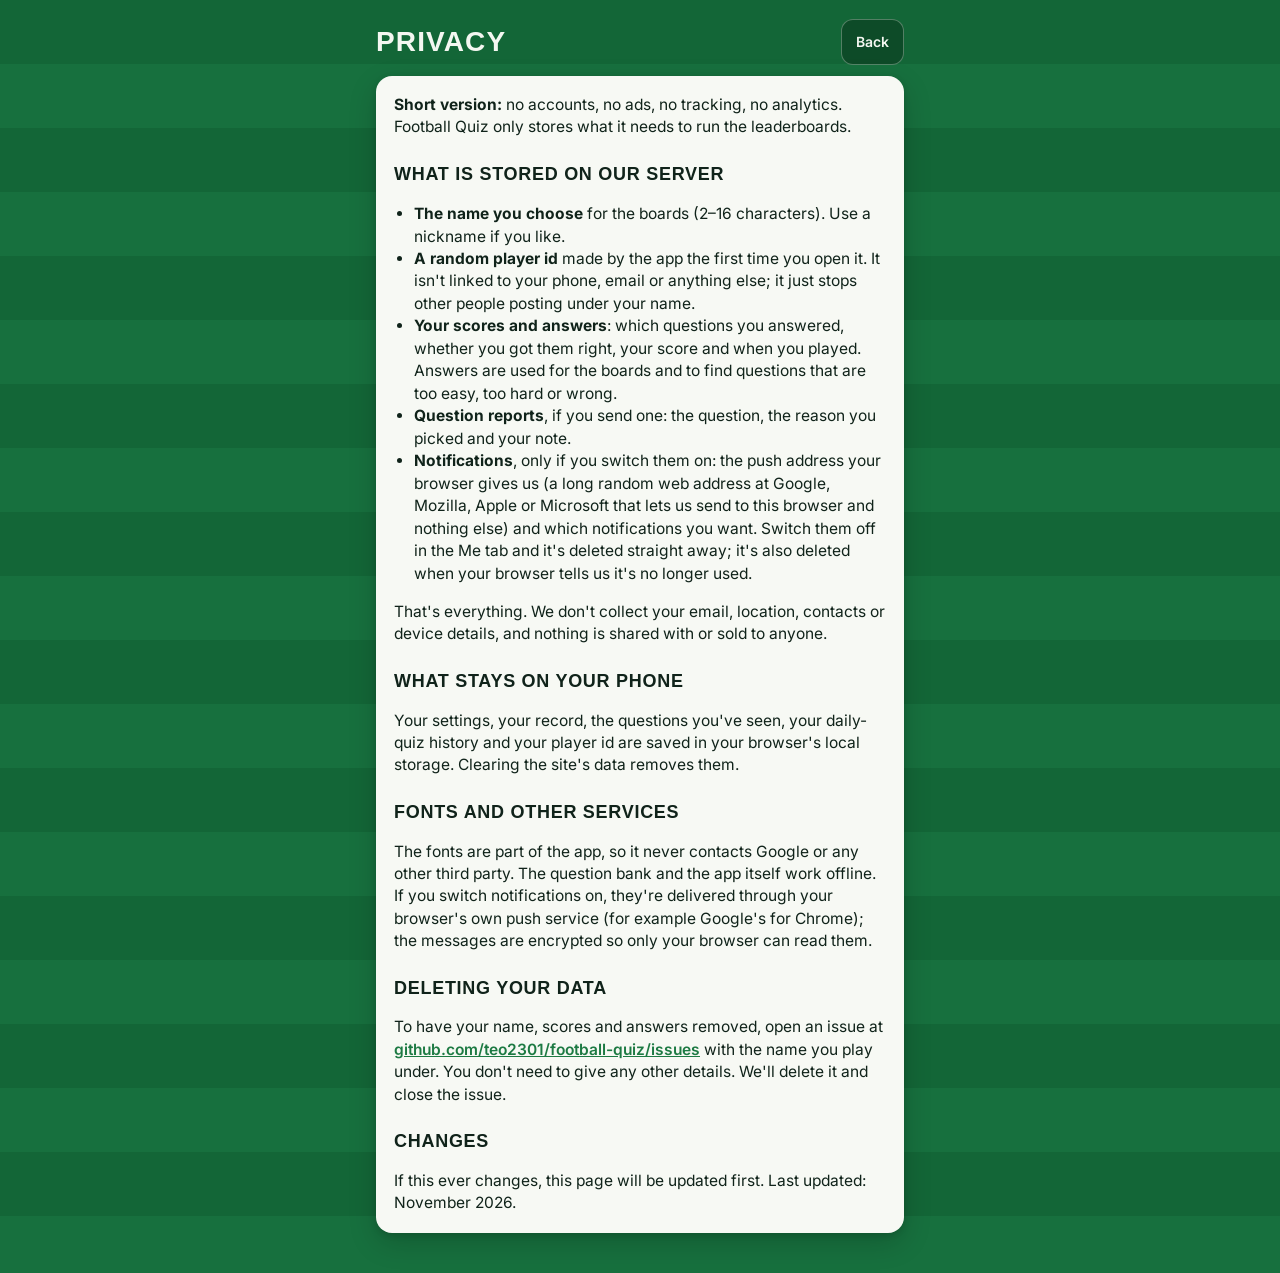
==== docs/privacy.html @ 6a67f7ca "Fork the Football Quiz shell (work in progress: content, server and JS renamed) Co-Authored-By: Clau" ====
<!doctype html>
<html lang="en">
<head>
<meta charset="utf-8">
<meta name="viewport" content="width=device-width, initial-scale=1, viewport-fit=cover">
<title>Privacy · Football Quiz</title>
<meta name="theme-color" content="#136637" media="(prefers-color-scheme: light)">
<meta name="theme-color" content="#08170e" media="(prefers-color-scheme: dark)">
<link rel="icon" href="icon-192.png">
<link rel="stylesheet" href="app.css">
</head>
<body>
<main style="padding-bottom:40px">
  <div class="pagehead"><h1>Privacy</h1><a class="iconbtn" href="./" style="display:inline-block;line-height:44px;text-decoration:none">Back</a></div>
  <div class="card prose">
    <p style="margin-top:0"><b>Short version:</b> no accounts, no ads, no tracking, no analytics. Football Quiz only stores what it needs to run the leaderboards.</p>

    <h2>What is stored on our server</h2>
    <ul>
      <li><b>The name you choose</b> for the boards (2&ndash;16 characters). Use a nickname if you like.</li>
      <li><b>A random player id</b> made by the app the first time you open it. It isn't linked to your phone, email or anything else; it just stops other people posting under your name.</li>
      <li><b>Your scores and answers</b>: which questions you answered, whether you got them right, your score and when you played. Answers are used for the boards and to find questions that are too easy, too hard or wrong.</li>
      <li><b>Question reports</b>, if you send one: the question, the reason you picked and your note.</li>
      <li><b>Notifications</b>, only if you switch them on: the push address your browser gives us (a long random web address at Google, Mozilla, Apple or Microsoft that lets us send to this browser and nothing else) and which notifications you want. Switch them off in the Me tab and it's deleted straight away; it's also deleted when your browser tells us it's no longer used.</li>
    </ul>
    <p>That's everything. We don't collect your email, location, contacts or device details, and nothing is shared with or sold to anyone.</p>

    <h2>What stays on your phone</h2>
    <p>Your settings, your record, the questions you've seen, your daily-quiz history and your player id are saved in your browser's local storage. Clearing the site's data removes them.</p>

    <h2>Fonts and other services</h2>
    <p>The fonts are part of the app, so it never contacts Google or any other third party. The question bank and the app itself work offline. If you switch notifications on, they're delivered through your browser's own push service (for example Google's for Chrome); the messages are encrypted so only your browser can read them.</p>

    <h2>Deleting your data</h2>
    <p>To have your name, scores and answers removed, open an issue at <a href="https://github.com/teo2301/football-quiz/issues">github.com/teo2301/football-quiz/issues</a> with the name you play under. You don't need to give any other details. We'll delete it and close the issue.</p>

    <h2>Changes</h2>
    <p style="margin-bottom:0">If this ever changes, this page will be updated first. Last updated: November 2026.</p>
  </div>
</main>
</body>
</html>
---- docs/app.css ----
/* Football Quiz - pitch theme. Keep iOS 12 / old WebView safe:
   no flexbox gap, no clamp(), no inset, no aspect-ratio, single-position colour stops. */
@font-face{font-family:"Inter";font-style:normal;font-weight:400 700;font-display:swap;src:url(fonts/inter-latin.woff2) format("woff2");unicode-range:U+0000-00FF,U+0131,U+0152-0153,U+02BB-02BC,U+02C6,U+02DA,U+02DC,U+0304,U+0308,U+0329,U+2000-206F,U+20AC,U+2122,U+2191,U+2193,U+2212,U+2215,U+FEFF,U+FFFD}
@font-face{font-family:"Inter";font-style:normal;font-weight:400 700;font-display:swap;src:url(fonts/inter-latin-ext.woff2) format("woff2");unicode-range:U+0100-02BA,U+02BD-02C5,U+02C7-02CC,U+02CE-02D7,U+02DD-02FF,U+1D00-1DBF,U+1E00-1E9F,U+1EF2-1EFF,U+2020,U+20A0-20AB,U+20AD-20C4,U+2113,U+2C60-2C7F,U+A720-A7FF}
@font-face{font-family:"Oswald";font-style:normal;font-weight:500 700;font-display:swap;src:url(fonts/oswald-latin.woff2) format("woff2");unicode-range:U+0000-00FF,U+0131,U+0152-0153,U+02BB-02BC,U+02C6,U+02DA,U+02DC,U+0304,U+0308,U+0329,U+2000-206F,U+20AC,U+2122,U+2191,U+2193,U+2212,U+2215,U+FEFF,U+FFFD}
@font-face{font-family:"Oswald";font-style:normal;font-weight:500 700;font-display:swap;src:url(fonts/oswald-latin-ext.woff2) format("woff2");unicode-range:U+0100-02BA,U+02BD-02C5,U+02C7-02CC,U+02CE-02D7,U+02DD-02FF,U+1D00-1DBF,U+1E00-1E9F,U+1EF2-1EFF,U+2020,U+20A0-20AB,U+20AD-20C4,U+2113,U+2C60-2C7F,U+A720-A7FF}

:root{
  --chalk:#f4f7f1; --chalk2:rgba(244,247,241,.85); --chalk3:rgba(244,247,241,.6);
  --tile:rgba(6,32,17,.38); --tileb:rgba(244,247,241,.3);
  --card:#f7f9f4; --ink:#10231a; --ink2:#526157; --cardb:rgba(16,35,26,.08);
  --yellow:#f2c230; --flame:#a33a06; --wrong:#b8430b; --segwrong:#e8590c; --segnone:rgba(244,247,241,.25);
  --fact:rgba(6,28,15,.6); --score:#0a1f13; --right:#1d7a43;
  --head:"Oswald","Arial Narrow",Impact,sans-serif;
  --body:"Inter",system-ui,-apple-system,"Segoe UI",Roboto,sans-serif;
  --page:repeating-linear-gradient(180deg,#136637 0,#136637 64px,#17703e 64px,#17703e 128px);
}
@media (prefers-color-scheme:dark){:root{
  --card:#13261b; --ink:#eef3ec; --ink2:rgba(238,243,236,.7); --cardb:rgba(238,243,236,.16);
  --tileb:rgba(238,243,236,.16); --flame:#f2c230; --right:#4cc77e;
  --page:radial-gradient(ellipse 70% 45% at 0 0,rgba(255,247,214,.16),rgba(255,247,214,0) 100%),
         radial-gradient(ellipse 70% 45% at 100% 0,rgba(255,247,214,.16),rgba(255,247,214,0) 100%),
         repeating-linear-gradient(180deg,#08170e 0,#08170e 64px,#0b1d12 64px,#0b1d12 128px);
}}

*{box-sizing:border-box}
html{background:#136637}
@media (prefers-color-scheme:dark){html{background:#08170e}}
body{margin:0;min-height:100vh;background:var(--page);color:var(--chalk);font:16px/1.45 var(--body);
  -webkit-tap-highlight-color:transparent;-webkit-text-size-adjust:100%}
main{max-width:560px;margin:0 auto;padding:12px 16px calc(96px + env(safe-area-inset-bottom))}
body.playing main{padding-bottom:calc(28px + env(safe-area-inset-bottom))}
button{font:inherit;color:inherit}
a{color:var(--yellow)}
.hidden{display:none!important}
.center{text-align:center}
.small{font-size:.82rem;color:var(--chalk2)}

/* ---------- headings */
h1,h2,h3,.oswald{font-family:var(--head);text-transform:uppercase;letter-spacing:.04em;margin:0}
h1{font-size:30px;font-weight:700}
.sec{font-size:15px;font-weight:600;color:var(--chalk2);margin:24px 2px 10px;letter-spacing:.08em}
.pagehead{display:flex;align-items:center;justify-content:space-between;min-height:48px;margin:6px 0 10px}
.pagehead h1{font-size:28px}

/* ---------- home header: centre circle + halfway line */
.pitchhead{position:relative;height:200px;margin:0 -16px 6px;text-align:center;overflow:hidden}
.pitchhead svg{position:absolute;left:0;top:0;width:100%;height:100%}
.pitchhead .ttl{position:absolute;left:0;right:0;top:66px}
.pitchhead h1{font-size:42px;font-weight:700;line-height:1.05;letter-spacing:.04em;text-shadow:0 2px 10px rgba(0,0,0,.18)}
.pitchhead p{margin:10px 0 0;color:var(--chalk2);font-size:14px}

/* ---------- cards and tiles */
.card{background:var(--card);color:var(--ink);border-radius:16px;padding:18px;
  box-shadow:0 10px 28px rgba(0,0,0,.18),0 2px 6px rgba(0,0,0,.12)}
@media (prefers-color-scheme:dark){.card{border:1px solid var(--cardb);box-shadow:0 10px 28px rgba(0,0,0,.35)}}
.tile{background:var(--tile);border:1px solid var(--tileb);border-radius:14px;padding:14px;color:var(--chalk)}

/* ---------- buttons */
.btn{display:block;width:100%;min-height:52px;border:0;border-radius:14px;padding:13px 16px;cursor:pointer;
  background:var(--yellow);color:#10231a;font-family:var(--head);font-weight:600;font-size:19px;
  text-transform:uppercase;letter-spacing:.05em;margin-top:16px;box-shadow:0 3px 0 rgba(0,0,0,.18)}
.btn:active{-webkit-transform:translateY(1px);transform:translateY(1px)}
.btn:disabled{opacity:.5;cursor:default}
.btn.ghost{background:var(--tile);color:var(--chalk);border:1px solid var(--tileb);box-shadow:none}
.card .btn.ghost{background:transparent;color:var(--ink);border-color:var(--cardb)}
.iconbtn{min-width:44px;min-height:44px;border:1px solid var(--tileb);background:var(--tile);border-radius:12px;
  padding:0 14px;cursor:pointer;font-size:14px;font-weight:600;color:var(--chalk)}
.linkbtn{background:none;border:0;color:inherit;text-decoration:underline;padding:10px 4px;cursor:pointer;font-size:.9rem;min-height:44px}

/* ---------- chips (setup + boards) */
.chips{display:flex;flex-wrap:wrap;margin:0 -4px}
.chip{min-height:44px;margin:4px;border:1px solid var(--tileb);background:var(--tile);color:var(--chalk);
  border-radius:999px;padding:10px 16px;font-size:15px;cursor:pointer}
.chip[aria-pressed=true]{background:var(--yellow);border-color:var(--yellow);color:#10231a;font-weight:600}
.seg{display:flex;background:var(--tile);border:1px solid var(--tileb);border-radius:14px;padding:4px}
.seg button{-webkit-box-flex:1;flex:1;min-height:44px;border:0;background:none;border-radius:10px;
  font-family:var(--head);font-weight:600;font-size:16px;text-transform:uppercase;letter-spacing:.05em;
  color:var(--chalk2);cursor:pointer}
.seg button[aria-pressed=true]{background:var(--yellow);color:#10231a}

/* ---------- daily card */
.daily .row1{display:flex;align-items:center;justify-content:space-between}
.daily .lbl{font-family:var(--head);font-weight:600;font-size:15px;letter-spacing:.08em;text-transform:uppercase;color:var(--ink2)}
.daily .flame{font-weight:700;color:var(--flame);font-size:15px;white-space:nowrap}
.daily h2{font-size:30px;font-weight:700;margin:6px 0 2px;color:var(--ink)}
.daily .meta{color:var(--ink2);font-size:14px;margin:0}
.daily .score{font-family:var(--head);font-weight:700;font-size:40px;line-height:1;font-variant-numeric:tabular-nums}
.daily .doneRow{display:flex;align-items:center;margin-top:12px}
.daily .doneRow .score{margin-right:14px}
.daily .btns{display:flex;margin-top:14px}
.daily .btns .btn{margin-top:0}
.daily .btns .btn + .btn{margin-left:10px}
.grid7{display:flex;flex-wrap:wrap}
.grid7 i{display:block;width:22px;height:22px;border-radius:5px;margin:2px 5px 2px 0;background:var(--right)}
.grid7 i.x{background:var(--segwrong)}
.countdown{font-variant-numeric:tabular-nums;font-weight:600}

/* ---------- mode tiles */
.modes{display:flex;flex-wrap:wrap;margin:0 -5px}
.mode{position:relative;width:calc(50% - 10px);margin:5px;min-height:118px;text-align:left;cursor:pointer;
  display:block;vertical-align:top;padding:12px 14px 14px}
.mode .ic{display:block;width:28px;height:28px;margin-bottom:8px;opacity:.9}
.mode .ic svg{display:block}
.mode b{font-family:var(--head);font-weight:600;font-size:19px;text-transform:uppercase;letter-spacing:.04em;display:block}
.mode span{font-size:12.5px;color:var(--chalk2);display:block;margin-top:1px}
.mode.active{border-color:rgba(242,194,48,.7)}
.mode.active .ic{color:var(--yellow);opacity:1}
.mode:disabled{cursor:default}
.mode:disabled b,.mode:disabled span,.mode:disabled .ic{opacity:.55}
.soon{position:absolute;top:10px;right:10px;font-size:10.5px;font-weight:700;letter-spacing:.06em;text-transform:uppercase;
  background:rgba(244,247,241,.16);color:var(--chalk);border-radius:999px;padding:3px 8px}

/* ---------- record tiles */
.stats{display:flex;margin:0 -4px}
.stat{-webkit-box-flex:1;flex:1;margin:0 4px;text-align:center;padding:12px 6px}
.stat b{display:block;font-family:var(--head);font-weight:600;font-size:26px;line-height:1.1;font-variant-numeric:tabular-nums}
.stat span{font-size:12px;color:var(--chalk2)}

/* ---------- play: scoreboard + progress */
.playtop{display:flex;align-items:center;justify-content:space-between;margin:2px 0 10px}
.playtop .mname{font-family:var(--head);font-weight:600;font-size:16px;letter-spacing:.08em;text-transform:uppercase;color:var(--chalk2)}
.scoreboard{display:flex;background:var(--score);border-radius:12px;padding:8px 4px;box-shadow:inset 0 0 0 1px rgba(244,247,241,.08)}
.scoreboard div{-webkit-box-flex:1;flex:1;text-align:center}
.scoreboard div + div{border-left:1px solid rgba(244,247,241,.12)}
.scoreboard span{display:block;font-size:11px;letter-spacing:.08em;text-transform:uppercase;color:var(--chalk3)}
.scoreboard b{display:block;font-family:var(--head);font-weight:600;font-size:28px;line-height:1.15;color:var(--yellow);font-variant-numeric:tabular-nums}
.scoreboard b.low{color:var(--segwrong)}
.segs{display:flex;margin:12px 0 14px}
.segs i{-webkit-box-flex:1;flex:1;height:6px;border-radius:3px;background:var(--segnone)}
.segs i + i{margin-left:3px}
.segs i.ok{background:var(--chalk)}
.segs i.no{background:var(--segwrong)}
.segs i.now{background:rgba(244,247,241,.55)}
.qcard .tag{display:inline-block;font-size:12px;font-weight:600;letter-spacing:.04em;text-transform:uppercase;color:var(--ink2);margin-bottom:8px}
.qcard .q{font-size:19px;font-weight:600;line-height:1.35;margin:0}

/* ---------- answers */
.opts{margin-top:12px}
.opt{display:flex;align-items:center;width:100%;min-height:56px;text-align:left;margin-top:10px;cursor:pointer;
  background:var(--tile);border:1px solid var(--tileb);border-radius:14px;padding:12px 14px;color:var(--chalk);font-size:16.5px;font-weight:500}
.opt .t{-webkit-box-flex:1;flex:1}
.opt .st{font-size:12px;font-weight:700;letter-spacing:.04em;text-transform:uppercase;margin-left:10px;white-space:nowrap}
.opt .st svg{width:16px;height:16px;vertical-align:-3px;margin-right:4px}
.opt:disabled{cursor:default}
.opt.right{background:#fff;color:#10231a;border-color:#fff;box-shadow:0 0 0 3px var(--yellow);opacity:1}
.opt.right .st{color:#7a5a00}
.opt.wrong{background:var(--wrong);border-color:var(--wrong);color:#fff;opacity:1}
.opt.dim{opacity:.5}
.opt.dim .t{text-decoration:line-through}
.fact{margin-top:14px;padding:14px 16px;border-radius:14px;background:var(--fact);border:1px solid rgba(244,247,241,.14)}
.fact b{display:block;font-family:var(--head);font-weight:600;font-size:15px;letter-spacing:.08em;text-transform:uppercase;color:var(--yellow);margin-bottom:3px}
.fact p{margin:0;color:var(--chalk);font-size:15px}
.fact .verdict{color:var(--chalk2);font-weight:600}

/* ---------- result */
.result{text-align:center;padding:24px 18px}
.result .lbl{font-family:var(--head);font-weight:600;font-size:15px;letter-spacing:.1em;text-transform:uppercase;color:var(--ink2)}
.result .big{font-family:var(--head);font-weight:700;font-size:64px;line-height:1.05;margin:6px 0 2px;font-variant-numeric:tabular-nums}
.result .verdict{color:var(--ink2);margin:0}
.result .grid7{justify-content:center;margin-top:14px}
.result .grid7 i{margin:2px 3px}
.result .flame{color:var(--flame);font-weight:700;margin:10px 0 0}
.postbox{margin-top:12px}
.postbox p{margin:0 0 10px}
.namerow{display:flex}
.namerow input{-webkit-box-flex:1;flex:1;min-width:0;min-height:48px;border:1px solid var(--tileb);background:var(--tile);color:var(--chalk);
  border-radius:12px;padding:10px 12px;font:inherit;font-size:16px}
.namerow input::placeholder{color:var(--chalk3)}
.namerow .btn{width:auto;margin:0 0 0 8px;min-height:48px;padding:10px 18px;font-size:17px}
.msg{margin:10px 0 0;color:var(--chalk)}
.msg.err{color:#ffd0b8;font-weight:600}
.review{list-style:none;padding:0;margin:0}
.review li{margin-top:10px;font-size:15px}
.review .ans{font-weight:600;margin-top:4px}
.review .yours{color:#ffc3a6;margin-top:2px}

/* ---------- boards */
.lb{list-style:none;padding:0;margin:0}
.lb li{display:flex;align-items:center;margin-top:8px;padding:10px 14px;min-height:56px}
.lb li.me{border-color:var(--yellow);box-shadow:inset 0 0 0 1px var(--yellow)}
.lb .pos{width:2.1em;font-family:var(--head);font-weight:600;font-size:18px;color:var(--chalk2);text-align:center;margin-right:8px}
.lb .nm{-webkit-box-flex:1;flex:1;min-width:0;font-weight:600}
.lb .nm .n{display:block;overflow:hidden;text-overflow:ellipsis;white-space:nowrap}
.lb .meta{display:block;font-size:12px;color:var(--chalk2);font-weight:400}
.lb .meta .grid7 i{width:10px;height:10px;border-radius:2px;margin:3px 3px 0 0;display:inline-block}
.lb .pts{font-family:var(--head);font-weight:600;font-size:22px;color:var(--yellow);margin-left:10px;font-variant-numeric:tabular-nums}

/* ---------- tab bar */
.tabbar{position:fixed;left:0;right:0;bottom:0;z-index:5;display:flex;justify-content:center;background:rgba(8,26,15,.94);
  border-top:1px solid rgba(244,247,241,.14);padding-bottom:env(safe-area-inset-bottom);
  -webkit-backdrop-filter:blur(10px);backdrop-filter:blur(10px)}
.tabbar button{-webkit-box-flex:1;flex:1;max-width:140px;min-height:58px;border:0;background:none;cursor:pointer;
  color:var(--chalk3);font-size:11.5px;font-weight:600;letter-spacing:.03em;padding:7px 0 6px}
.tabbar svg{display:block;width:24px;height:24px;margin:0 auto 3px}
.tabbar button[aria-current=page]{color:var(--yellow)}
body.playing .tabbar{display:none}

/* ---------- toast */
.toast{position:fixed;left:50%;bottom:calc(84px + env(safe-area-inset-bottom));-webkit-transform:translateX(-50%);transform:translateX(-50%);
  z-index:9;background:#10231a;color:#fff;border:1px solid rgba(244,247,241,.25);border-radius:12px;padding:10px 16px;
  font-size:14px;font-weight:600;box-shadow:0 8px 24px rgba(0,0,0,.3);max-width:90%}

/* ---------- plain pages (privacy) */
.prose h2{font-size:18px;font-weight:600;margin:22px 0 6px;color:var(--ink)}
.prose p,.prose li{color:var(--ink);font-size:15.5px}
.prose ul{padding-left:20px}
.prose a{color:var(--right);font-weight:600}
@media (prefers-reduced-motion:reduce){*{transition:none!important;animation:none!important}}

/* ---------- 50:50 lifeline (classic) */
.qcard{position:relative}
.lifeline{float:right;min-height:36px;margin:-6px -6px 6px 10px;padding:6px 12px;border-radius:999px;cursor:pointer;
  border:2px solid var(--yellow);background:transparent;color:var(--ink);font-family:var(--head);font-weight:600;
  font-size:15px;letter-spacing:.05em}
.lifeline:disabled{opacity:.45;cursor:default;border-color:var(--cardb)}
.opt.out{opacity:.25}
#play.blitz .opt{min-height:52px}
.segs.hidden + .qcard{margin-top:14px}
.statcard .num small{font-size:20px;font-weight:600;margin-right:6px}

/* ---------- higher or lower */
.hicat{margin:14px 2px 8px;font-family:var(--head);font-weight:600;font-size:15px;letter-spacing:.08em;text-transform:uppercase;color:var(--chalk2);text-align:center}
.statcard{text-align:center;padding:14px 16px 16px}
.statcard .tag{display:none}
.statcard .who{margin:0;font-size:20px;font-weight:700;line-height:1.25}
.statcard .sub{margin:2px 0 0;font-size:13.5px;color:var(--ink2)}
.statcard .num{margin:6px 0 0;font-family:var(--head);font-weight:700;font-size:40px;line-height:1.1;font-variant-numeric:tabular-nums}
.statcard .unit{margin:0;font-size:13px;letter-spacing:.04em;text-transform:uppercase;color:var(--ink2);font-weight:600}
.statcard.good{box-shadow:0 0 0 3px var(--yellow),0 10px 28px rgba(0,0,0,.18)}
.statcard.good .num{color:var(--right)}
.statcard.bad{background:var(--wrong);color:#fff}
.statcard.bad .sub,.statcard.bad .unit{color:rgba(255,255,255,.85)}
.vs{text-align:center;margin:6px 0;position:relative;z-index:1;height:26px}
.vs span{display:inline-block;background:var(--score);color:var(--yellow);
  font-family:var(--head);font-weight:700;font-size:14px;letter-spacing:.08em;text-transform:uppercase;border-radius:999px;
  padding:3px 12px;border:1px solid rgba(244,247,241,.25)}
.hiask{margin:14px 2px 0;text-align:center;font-weight:600;color:var(--chalk)}
.hibtns{display:flex}
.hibtns .btn + .btn{margin-left:10px}

/* ---------- career path */
.ccard .tag{display:inline-block;font-size:12px;font-weight:600;letter-spacing:.04em;text-transform:uppercase;color:var(--ink2);margin-bottom:6px}
.path{list-style:none;margin:0;padding:0}
.path li{position:relative;display:flex;align-items:center;min-height:40px;padding:6px 0 6px 40px;font-size:17px;font-weight:600}
.path li .dot{position:absolute;left:0;top:50%;margin-top:-14px;width:28px;height:28px;border-radius:50%;background:var(--right);color:#fff;
  font-family:var(--head);font-size:14px;line-height:28px;text-align:center}
.path li + li:before{content:"";position:absolute;left:13px;top:-8px;height:16px;border-left:2px dashed var(--cardb)}
.path li.info{font-weight:500;color:var(--ink2);font-size:16px}
.path li.info .dot{background:transparent;border:2px solid var(--right);width:28px;height:28px}
.path .loan{margin-left:8px;font-size:11px;font-weight:700;letter-spacing:.05em;text-transform:uppercase;color:var(--ink2);
  border:1px solid var(--cardb);border-radius:999px;padding:1px 7px}
.ccard .left{margin:8px 0 0;font-size:13.5px;color:var(--ink2)}
.guessrow{margin-top:14px}
.cbtns{display:flex}
.cbtns .btn{margin-top:10px;min-height:46px;font-size:16px}
.cbtns .btn + .btn{margin-left:10px}
.cres{margin-top:14px;text-align:center}
.cres .lbl{margin:0;font-family:var(--head);font-weight:600;font-size:14px;letter-spacing:.1em;text-transform:uppercase;color:var(--ink2)}
.cres .who{margin:2px 0 4px;font-family:var(--head);font-weight:700;font-size:30px;text-transform:uppercase;letter-spacing:.03em}
.cres .good{margin:0;color:var(--right);font-weight:700}
.cres .bad{margin:0;color:var(--wrong);font-weight:700}
.review .path{font-size:13px;color:var(--chalk2);margin-top:4px}
@media (prefers-color-scheme:dark){.cres .bad{color:#ff9a6b}.path li .dot{color:#08170e}}

/* ---------- Phase 3: challenges, leagues, divisions */
.ctitle{font-size:26px;font-weight:700;color:var(--ink);margin:2px 0 4px}
.cmeta{color:var(--ink2);font-size:14px;margin:6px 0 0}
.tile .cmeta{color:var(--chalk2)}
.card .namerow input,.namerow.incard input{background:transparent;color:var(--ink);border-color:var(--cardb)}
.card .namerow input::placeholder{color:var(--ink2)}
.namerow.incard{margin-top:14px}
input.code{text-transform:uppercase;letter-spacing:.18em;font-family:var(--head);font-weight:600;font-size:20px}
input.code::placeholder{letter-spacing:.18em}
.howto,.form,.join{margin-top:12px}
.howto b,.form b,.join b{display:block;font-family:var(--head);font-weight:600;font-size:17px;letter-spacing:.05em;text-transform:uppercase;margin-bottom:8px}
.howto p,.join p{margin:0;color:var(--chalk2);font-size:14.5px}
.howto .btn{margin-top:12px;min-height:46px;font-size:16px}
.join{border-color:var(--yellow);box-shadow:inset 0 0 0 1px var(--yellow)}
.btnpair{display:flex}
.btnpair .btn{margin-top:12px;min-height:46px;font-size:16px}
.btnpair .btn + .btn{margin-left:10px}
.lb li.tap{cursor:pointer}
.lb li.zup{box-shadow:inset 4px 0 0 var(--yellow)}
.lb li.zdown{box-shadow:inset 4px 0 0 var(--segwrong)}
.lb li.me.zup{box-shadow:inset 0 0 0 1px var(--yellow),inset 4px 0 0 var(--yellow)}
.lb li.me.zdown{box-shadow:inset 0 0 0 1px var(--yellow),inset 4px 0 0 var(--segwrong)}
#chal .msg.err,#chIntro .msg.err,.card .msg.err,.sheet .msg.err{color:var(--wrong)}
.card .msg{color:var(--ink2)}
@media (prefers-color-scheme:dark){#chIntro .msg.err,.card .msg.err,.sheet .msg.err{color:#ff9a6b}}

/* home division strip */
.divstrip{display:flex;align-items:center;width:100%;margin-top:12px;min-height:56px;padding:10px 14px;text-align:left;cursor:pointer;font-size:14px}
.divstrip .dic{width:22px;height:22px;margin-right:12px;color:var(--yellow);-webkit-flex-shrink:0;flex-shrink:0}
.divstrip .dic svg{display:block}
.divstrip .dtx{-webkit-box-flex:1;flex:1;min-width:0;color:var(--chalk2);line-height:1.35}
.divstrip .dtx b{font-family:var(--head);font-weight:600;font-size:16px;letter-spacing:.05em;text-transform:uppercase;color:var(--chalk)}
.divstrip .chev{font-size:24px;line-height:1;color:var(--chalk3);margin-left:10px}
.divstrip.zup{border-color:var(--yellow)}
.divstrip.zdown{border-color:var(--segwrong)}

/* division card */
.divcard .row1{display:flex;align-items:center;justify-content:space-between}
.divcard .lbl{font-family:var(--head);font-weight:600;font-size:15px;letter-spacing:.08em;text-transform:uppercase;color:var(--ink2)}
.divcard .left{font-size:13.5px;font-weight:600;color:var(--flame);white-space:nowrap}
.divcard .ctitle{margin-top:6px}
.ladder{display:flex;margin:8px 0 2px}
.ladder span{-webkit-box-flex:1;flex:1;height:6px;border-radius:3px;background:var(--cardb)}
.ladder span + span{margin-left:4px}
.ladder span.on{background:var(--right)}
.banner{margin:12px 0 0;padding:8px 12px;border-radius:10px;background:rgba(242,194,48,.22);color:var(--ink);font-weight:600;font-size:14.5px}
.divtable{margin-top:4px}
#dvNote{margin:12px 2px 0}

/* league page */
.codetile{display:flex;align-items:center;justify-content:space-between}
.codetile .lbl{display:block;font-size:12px;font-weight:600;letter-spacing:.08em;text-transform:uppercase;color:var(--chalk2)}
.codebig{display:block;font-family:var(--head);font-weight:700;font-size:32px;letter-spacing:.16em;color:var(--yellow)}
.codetile .btn{width:auto;margin:0 0 0 12px;padding:10px 22px;min-height:48px;font-size:17px}
#lPeriod{margin-top:10px}
#lNote{margin:12px 2px 0}
#lLeave{margin-top:22px}

/* invite */
.invite{text-align:center;padding:24px 18px}
.invite .lbl{font-family:var(--head);font-weight:600;font-size:14px;letter-spacing:.12em;text-transform:uppercase;color:var(--ink2)}
.invite .who{margin:10px 0 0;font-family:var(--head);font-weight:700;font-size:38px;line-height:1.05;text-transform:uppercase;letter-spacing:.03em}
.invite .sub{margin:2px 0 0;color:var(--ink2);font-weight:600}
.target{display:inline-block;margin:18px auto 0;padding:10px 26px;border-radius:14px;background:var(--score);color:var(--chalk)}
.target span{display:block;font-size:11px;letter-spacing:.1em;text-transform:uppercase;color:var(--chalk3)}
.target b{display:block;font-family:var(--head);font-weight:700;font-size:40px;line-height:1.1;color:var(--yellow);font-variant-numeric:tabular-nums}
.target em{display:block;font-style:normal;font-size:13px;color:var(--chalk2)}
.invite .cmeta{margin-top:14px}

/* side by side */
.vscard .lbl{font-size:13px}
.vsrow{display:flex;align-items:center;margin-top:12px}
.vsrow .side{-webkit-box-flex:1;flex:1;min-width:0}
.vsrow .nm{display:block;font-weight:700;font-size:15px;overflow:hidden;text-overflow:ellipsis;white-space:nowrap}
.vsrow b{display:block;font-family:var(--head);font-weight:700;font-size:52px;line-height:1.05;font-variant-numeric:tabular-nums}
.vsrow em{display:block;font-style:normal;font-size:13px;color:var(--ink2)}
.vsrow .mid{width:44px;font-family:var(--head);font-weight:700;font-size:16px;text-transform:uppercase;color:var(--ink2)}
.vscard .verdict{margin-top:12px;font-weight:700;color:var(--ink);font-size:17px}
.vscard .h2h{margin:6px 0 0;font-size:13.5px;color:var(--ink2)}
#vsMsg{text-align:center}
.qq .qh{display:flex;align-items:flex-start}
.qq .qn{width:24px;-webkit-flex-shrink:0;flex-shrink:0;font-family:var(--head);font-weight:600;color:var(--chalk3)}
.qq .qt{-webkit-box-flex:1;flex:1;min-width:0}
.qq .mks{display:flex;margin-left:10px;-webkit-flex-shrink:0;flex-shrink:0}
.mk{display:block;width:24px;height:24px;border-radius:6px;padding:4px}
.mk + .mk{margin-left:6px}
.mk svg{display:block;width:16px;height:16px}
.mk.ok{background:var(--chalk);color:var(--right)}
.mk.no{background:var(--segwrong);color:#fff}
.mk.none{background:var(--segnone);color:var(--chalk);text-align:center;line-height:16px}
.qq .ans,.qq .yours,.qq .theirs{margin-left:24px}
.review .theirs{color:var(--chalk2);margin-top:2px}
#vsPlays .btn{margin-top:14px}
@media (prefers-color-scheme:dark){.mk.ok{color:#136637}}

/* name sheet */
.sheet{position:fixed;left:0;right:0;top:0;bottom:0;z-index:8;background:rgba(0,0,0,.55);display:flex;align-items:flex-end;justify-content:center;padding:16px 16px calc(16px + env(safe-area-inset-bottom))}
.sheet .card{width:100%;max-width:528px}
.sheet .linkbtn{display:block;margin:6px auto 0;color:var(--ink2)}

/* ---------- achievements: badge roundels (bronze / silver / gold rings) */
.badge{display:inline-block;width:22px;height:22px;border-radius:50%;text-align:center;vertical-align:middle;
  font-size:12px;line-height:20px;background:#0a1f13;border:2px solid #c98a4b;color:#f4f7f1;overflow:hidden}
.badge.t2{border-color:#c9d3cd}
.badge.t3{border-color:#f2c230;box-shadow:0 0 0 1px rgba(242,194,48,.35)}
.badge.txt{font-family:var(--head);font-weight:600;font-size:8.5px;letter-spacing:.02em}
.badge.big{width:44px;height:44px;line-height:40px;font-size:22px;border-width:3px}
.badge.big.txt{font-size:15px}
.lb .nm .n{display:inline-block;max-width:100%;vertical-align:middle}
.lb .bdgs{display:inline-block;vertical-align:middle;white-space:nowrap;margin-left:4px}
.lb .bdgs .badge{margin-left:3px;width:20px;height:20px;line-height:17px;font-size:11px}
.lb .bdgs .badge.txt{font-size:8px}
.lb .nmrow{display:flex;align-items:center;min-width:0}
.lb .nmrow .n{-webkit-box-flex:0;flex:0 1 auto;min-width:0}
.lb .nmrow .bdgs{-webkit-box-flex:0;flex:none}

/* "Achievement unlocked" card: slides down from the top */
.achtoast{position:fixed;left:50%;top:0;z-index:12;width:92%;max-width:420px;display:flex;align-items:center;
  margin-top:calc(10px + env(safe-area-inset-top));padding:12px 14px;border-radius:16px;
  background:var(--card);color:var(--ink);border:2px solid var(--yellow);box-shadow:0 12px 30px rgba(0,0,0,.35);
  -webkit-transform:translate(-50%,-140%);transform:translate(-50%,-140%);
  -webkit-transition:-webkit-transform .35s cubic-bezier(.2,.9,.3,1.2);transition:transform .35s cubic-bezier(.2,.9,.3,1.2);
  pointer-events:none}
.achtoast.in{-webkit-transform:translate(-50%,0);transform:translate(-50%,0)}
.achtoast .badge{-webkit-box-flex:0;flex:none;margin-right:12px}
.achtoast .tx{min-width:0}
.achtoast .lbl{display:block;font-family:var(--head);font-weight:600;font-size:12px;letter-spacing:.12em;
  text-transform:uppercase;color:var(--right)}
.achtoast b{display:block;font-family:var(--head);font-weight:600;font-size:20px;letter-spacing:.03em;text-transform:uppercase;line-height:1.15}
.achtoast .ds{display:block;font-size:13px;color:var(--ink2);line-height:1.3}

/* Me tab: achievements grid + settings */
.achhead{display:flex;align-items:baseline;justify-content:space-between}
.achhead .sec{margin-right:8px}
.achhead span{font-size:13px;color:var(--chalk2);font-weight:600;margin:24px 2px 10px}
.achgrid{display:flex;flex-wrap:wrap;margin:0 -4px}
.ach{width:calc(33.333% - 8px);margin:4px;padding:12px 6px 10px;text-align:center;min-height:132px}
.ach b{display:block;font-size:13px;line-height:1.2;margin:8px 0 3px}
.ach span:last-child{display:block;font-size:11px;line-height:1.3;color:var(--chalk2)}
.ach:not(.got) .badge{background:transparent;border-color:var(--tileb);box-shadow:none;-webkit-filter:grayscale(1);filter:grayscale(1);opacity:.45}
.ach:not(.got) b{color:var(--chalk2)}
.ach.got{border-color:rgba(242,194,48,.55)}
.setrow{display:flex;align-items:center;justify-content:space-between;min-height:52px}
.setrow + .setrow{border-top:1px solid var(--tileb)}
.setrow .stx b{display:block;font-weight:600}
.setrow .stx span{display:block;font-size:12.5px;color:var(--chalk2)}
.switch{position:relative;-webkit-box-flex:0;flex:none;width:52px;height:32px;border-radius:999px;border:0;cursor:pointer;
  background:rgba(244,247,241,.25);margin-left:12px;padding:0}
.switch:after{content:"";position:absolute;left:3px;top:3px;width:26px;height:26px;border-radius:50%;background:#fff;
  box-shadow:0 1px 3px rgba(0,0,0,.3);-webkit-transition:-webkit-transform .15s;transition:transform .15s}
.switch[aria-checked=true]{background:var(--yellow)}
.switch[aria-checked=true]:after{-webkit-transform:translateX(20px);transform:translateX(20px)}

/* ---------- perfect game: the ball hits the net */
.goal{position:fixed;left:0;top:0;right:0;bottom:0;z-index:14;display:flex;align-items:center;justify-content:center;
  background:rgba(6,24,13,.9);overflow:hidden;cursor:pointer}
.goal .frame{position:absolute;left:5%;right:5%;top:50%;height:300px;margin-top:-170px;border:8px solid #f4f7f1;border-bottom:0;
  border-radius:4px 4px 0 0;box-shadow:0 6px 18px rgba(0,0,0,.35);overflow:hidden}
.goal .frame:after{content:"";position:absolute;left:-8px;right:-8px;bottom:0;height:3px;background:rgba(244,247,241,.7)}
.goal .net{position:absolute;left:-10%;top:-10%;width:120%;height:120%;opacity:0;
  background-image:repeating-linear-gradient(45deg,rgba(244,247,241,.5) 0,rgba(244,247,241,.5) 2px,transparent 2px,transparent 26px),
                   repeating-linear-gradient(-45deg,rgba(244,247,241,.5) 0,rgba(244,247,241,.5) 2px,transparent 2px,transparent 26px)}
.goal .gtx{position:relative;text-align:center}
.goal .gtx b{display:block;font-family:var(--head);font-weight:700;font-size:76px;line-height:1;letter-spacing:.06em;
  text-transform:uppercase;color:var(--yellow);text-shadow:0 4px 0 rgba(0,0,0,.25),0 0 30px rgba(242,194,48,.35)}
.goal .gtx span{display:block;margin-top:10px;font-family:var(--head);font-weight:600;font-size:18px;letter-spacing:.14em;
  text-transform:uppercase;color:var(--chalk)}
.goal.go .net{opacity:1;-webkit-animation:ripple 1.1s ease-out both;animation:ripple 1.1s ease-out both}
.goal.go .gtx{-webkit-animation:pop .55s cubic-bezier(.2,.9,.3,1.4) both;animation:pop .55s cubic-bezier(.2,.9,.3,1.4) both}
.confetti{position:absolute;left:0;top:0;width:100%;height:100%;pointer-events:none}
.confetti i{position:absolute;top:-20px;height:12px;border-radius:2px;opacity:0;
  -webkit-animation-name:fall;animation-name:fall;-webkit-animation-timing-function:linear;animation-timing-function:linear;
  -webkit-animation-fill-mode:both;animation-fill-mode:both}
.confetti i.r{height:8px;border-radius:50%}
@-webkit-keyframes ripple{0%{-webkit-transform:scale(1.25);opacity:0}25%{-webkit-transform:scale(.88);opacity:1}
  45%{-webkit-transform:scale(1.06)}65%{-webkit-transform:scale(.97)}100%{-webkit-transform:scale(1);opacity:.75}}
@keyframes ripple{0%{transform:scale(1.25);opacity:0}25%{transform:scale(.88);opacity:1}
  45%{transform:scale(1.06)}65%{transform:scale(.97)}100%{transform:scale(1);opacity:.75}}
@-webkit-keyframes pop{0%{-webkit-transform:scale(.3);opacity:0}100%{-webkit-transform:scale(1);opacity:1}}
@keyframes pop{0%{transform:scale(.3);opacity:0}100%{transform:scale(1);opacity:1}}
@-webkit-keyframes fall{0%{-webkit-transform:translate3d(0,0,0) rotate(0);opacity:1}
  100%{-webkit-transform:translate3d(30px,110vh,0) rotate(540deg);opacity:1}}
@keyframes fall{0%{transform:translate3d(0,0,0) rotate(0);opacity:1}100%{transform:translate3d(30px,110vh,0) rotate(540deg);opacity:1}}
/* reduced motion: the overlay still shows (static net + text), nothing moves */
@media (prefers-reduced-motion:reduce){.goal .net{opacity:.75}.confetti{display:none}}

/* ---------- Phase 5: report a question */
.reportlink{display:block;margin:8px auto 0;color:var(--chalk2);font-size:14px}
.reportlink:disabled{text-decoration:none;cursor:default;color:var(--chalk3)}
#reportSheet .rpq{color:var(--ink);font-size:15px;margin-top:8px}
#reportSheet .chips{margin-top:10px}
.card .chip{background:transparent;color:var(--ink);border-color:rgba(16,35,26,.2)}
.card .chip[aria-pressed=true]{background:var(--yellow);border-color:var(--yellow);color:#10231a}
.rpnote{display:block;width:100%;margin-top:10px;min-height:76px;border:1px solid rgba(16,35,26,.2);border-radius:12px;padding:10px 12px;
  background:transparent;color:var(--ink);font:inherit;font-size:16px;resize:vertical}
@media (prefers-color-scheme:dark){.rpnote,.card .chip{border-color:rgba(238,243,236,.3)}}
.rpnote::placeholder{color:var(--ink2)}

/* Phase 6: notifications - the offer after a daily quiz + the Me tab switches */
.pushask{margin:12px 0}
.pushask .pat{margin:0 0 4px}
.pushask .cmeta{margin:0;font-size:.9rem}
.switch:disabled{opacity:.5;cursor:default}
.pushnote{margin:6px 0 8px}
#pushList .setrow .stx{padding-right:12px}

.getapp{display:block;margin-top:12px;text-decoration:none;border-color:var(--chalk2)}
.getapp b{display:block;font-family:Oswald,sans-serif;font-weight:600;text-transform:uppercase;letter-spacing:.04em;font-size:17px;color:#f2c230}
.getapp span{display:block;font-size:13px;color:var(--chalk2);margin-top:2px}
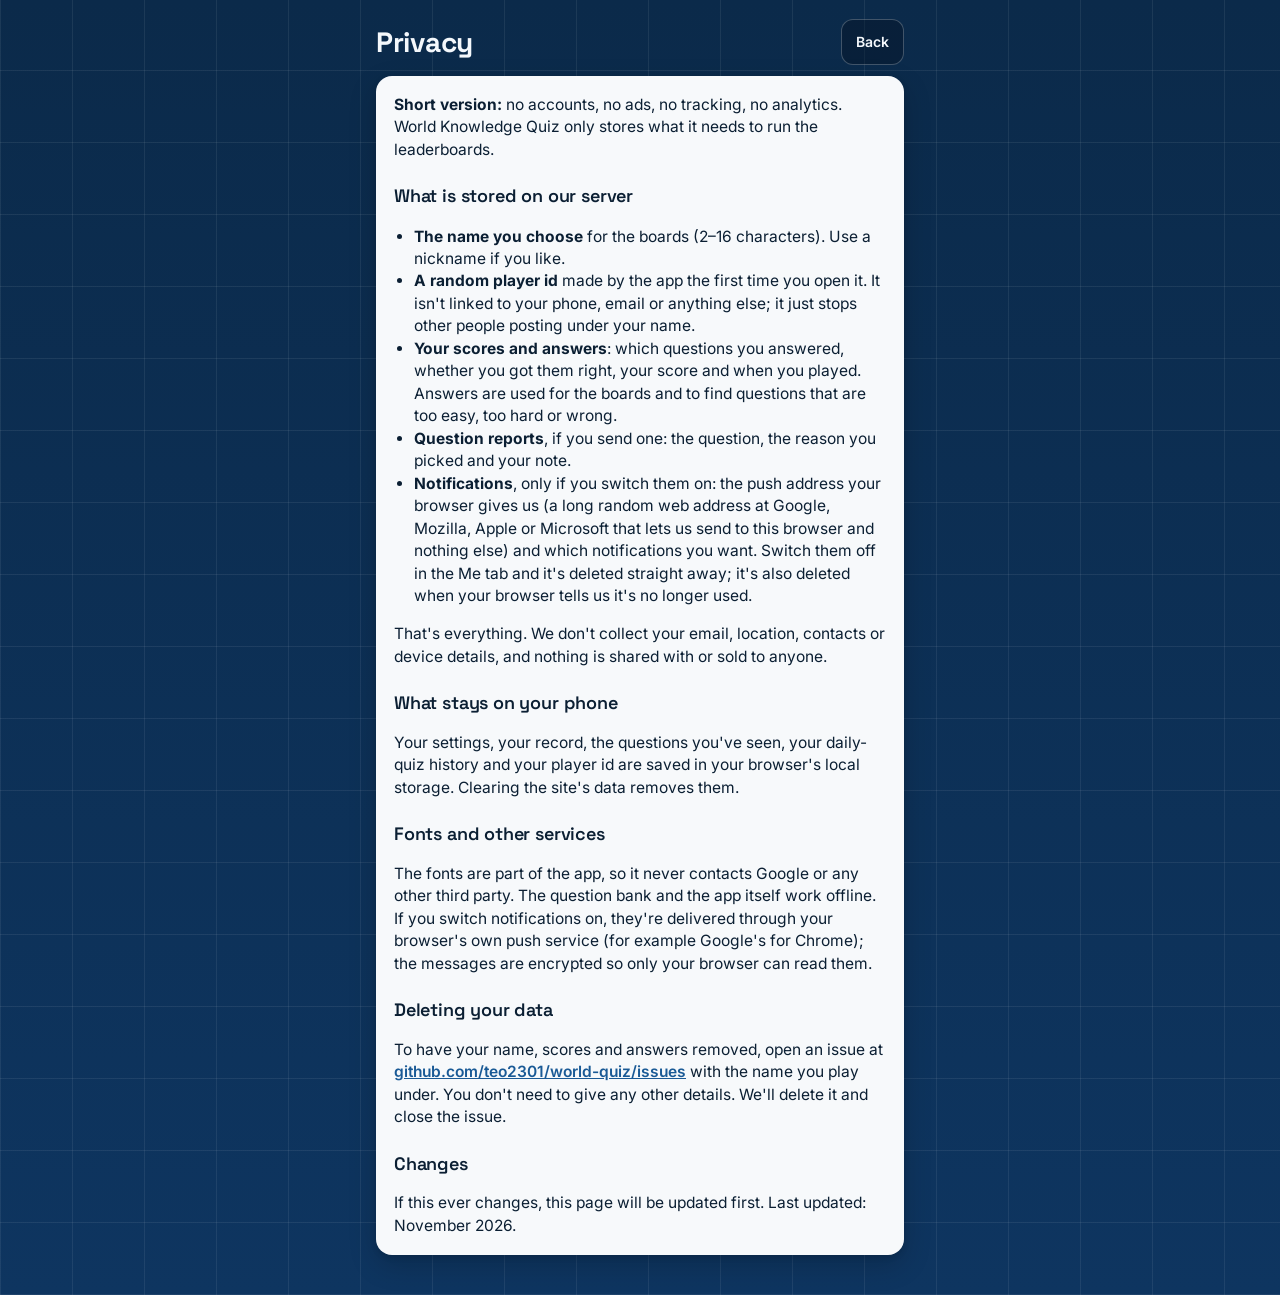
==== commit 54646236: "Globe theme, new sounds, ported server tests, compose prepared (not started) Co-Authored-By: Claude " ====
--- a/docs/privacy.html
+++ b/docs/privacy.html
@@ -3,9 +3,9 @@
 <head>
 <meta charset="utf-8">
 <meta name="viewport" content="width=device-width, initial-scale=1, viewport-fit=cover">
-<title>Privacy · Football Quiz</title>
-<meta name="theme-color" content="#136637" media="(prefers-color-scheme: light)">
-<meta name="theme-color" content="#08170e" media="(prefers-color-scheme: dark)">
+<title>Privacy · World Knowledge Quiz</title>
+<meta name="theme-color" content="#0b2a4a" media="(prefers-color-scheme: light)">
+<meta name="theme-color" content="#050d18" media="(prefers-color-scheme: dark)">
 <link rel="icon" href="icon-192.png">
 <link rel="stylesheet" href="app.css">
 </head>
@@ -13,7 +13,7 @@
 <main style="padding-bottom:40px">
   <div class="pagehead"><h1>Privacy</h1><a class="iconbtn" href="./" style="display:inline-block;line-height:44px;text-decoration:none">Back</a></div>
   <div class="card prose">
-    <p style="margin-top:0"><b>Short version:</b> no accounts, no ads, no tracking, no analytics. Football Quiz only stores what it needs to run the leaderboards.</p>
+    <p style="margin-top:0"><b>Short version:</b> no accounts, no ads, no tracking, no analytics. World Knowledge Quiz only stores what it needs to run the leaderboards.</p>
 
     <h2>What is stored on our server</h2>
     <ul>
@@ -32,7 +32,7 @@
     <p>The fonts are part of the app, so it never contacts Google or any other third party. The question bank and the app itself work offline. If you switch notifications on, they're delivered through your browser's own push service (for example Google's for Chrome); the messages are encrypted so only your browser can read them.</p>
 
     <h2>Deleting your data</h2>
-    <p>To have your name, scores and answers removed, open an issue at <a href="https://github.com/teo2301/football-quiz/issues">github.com/teo2301/football-quiz/issues</a> with the name you play under. You don't need to give any other details. We'll delete it and close the issue.</p>
+    <p>To have your name, scores and answers removed, open an issue at <a href="https://github.com/teo2301/world-quiz/issues">github.com/teo2301/world-quiz/issues</a> with the name you play under. You don't need to give any other details. We'll delete it and close the issue.</p>
 
     <h2>Changes</h2>
     <p style="margin-bottom:0">If this ever changes, this page will be updated first. Last updated: November 2026.</p>
--- a/docs/app.css
+++ b/docs/app.css
@@ -1,31 +1,39 @@
-/* Football Quiz - pitch theme. Keep iOS 12 / old WebView safe:
+/* World Knowledge Quiz - globe theme. Keep iOS 12 / old WebView safe:
    no flexbox gap, no clamp(), no inset, no aspect-ratio, single-position colour stops. */
 @font-face{font-family:"Inter";font-style:normal;font-weight:400 700;font-display:swap;src:url(fonts/inter-latin.woff2) format("woff2");unicode-range:U+0000-00FF,U+0131,U+0152-0153,U+02BB-02BC,U+02C6,U+02DA,U+02DC,U+0304,U+0308,U+0329,U+2000-206F,U+20AC,U+2122,U+2191,U+2193,U+2212,U+2215,U+FEFF,U+FFFD}
 @font-face{font-family:"Inter";font-style:normal;font-weight:400 700;font-display:swap;src:url(fonts/inter-latin-ext.woff2) format("woff2");unicode-range:U+0100-02BA,U+02BD-02C5,U+02C7-02CC,U+02CE-02D7,U+02DD-02FF,U+1D00-1DBF,U+1E00-1E9F,U+1EF2-1EFF,U+2020,U+20A0-20AB,U+20AD-20C4,U+2113,U+2C60-2C7F,U+A720-A7FF}
-@font-face{font-family:"Oswald";font-style:normal;font-weight:500 700;font-display:swap;src:url(fonts/oswald-latin.woff2) format("woff2");unicode-range:U+0000-00FF,U+0131,U+0152-0153,U+02BB-02BC,U+02C6,U+02DA,U+02DC,U+0304,U+0308,U+0329,U+2000-206F,U+20AC,U+2122,U+2191,U+2193,U+2212,U+2215,U+FEFF,U+FFFD}
-@font-face{font-family:"Oswald";font-style:normal;font-weight:500 700;font-display:swap;src:url(fonts/oswald-latin-ext.woff2) format("woff2");unicode-range:U+0100-02BA,U+02BD-02C5,U+02C7-02CC,U+02CE-02D7,U+02DD-02FF,U+1D00-1DBF,U+1E00-1E9F,U+1EF2-1EFF,U+2020,U+20A0-20AB,U+20AD-20C4,U+2113,U+2C60-2C7F,U+A720-A7FF}
+@font-face{font-family:"Space Grotesk";font-style:normal;font-weight:600;font-display:swap;src:url(fonts/space-grotesk-latin-600.woff2) format("woff2");unicode-range:U+0000-00FF,U+0131,U+0152-0153,U+02BB-02BC,U+02C6,U+02DA,U+02DC,U+0304,U+0308,U+0329,U+2000-206F,U+20AC,U+2122,U+2191,U+2193,U+2212,U+2215,U+FEFF,U+FFFD}
+@font-face{font-family:"Space Grotesk";font-style:normal;font-weight:600;font-display:swap;src:url(fonts/space-grotesk-latin-ext-600.woff2) format("woff2");unicode-range:U+0100-02BA,U+02BD-02C5,U+02C7-02CC,U+02CE-02D7,U+02DD-02FF,U+1D00-1DBF,U+1E00-1E9F,U+1EF2-1EFF,U+2020,U+20A0-20AB,U+20AD-20C4,U+2113,U+2C60-2C7F,U+A720-A7FF}
+@font-face{font-family:"Space Grotesk";font-style:normal;font-weight:700;font-display:swap;src:url(fonts/space-grotesk-latin-700.woff2) format("woff2");unicode-range:U+0000-00FF,U+0131,U+0152-0153,U+02BB-02BC,U+02C6,U+02DA,U+02DC,U+0304,U+0308,U+0329,U+2000-206F,U+20AC,U+2122,U+2191,U+2193,U+2212,U+2215,U+FEFF,U+FFFD}
+@font-face{font-family:"Space Grotesk";font-style:normal;font-weight:700;font-display:swap;src:url(fonts/space-grotesk-latin-ext-700.woff2) format("woff2");unicode-range:U+0100-02BA,U+02BD-02C5,U+02C7-02CC,U+02CE-02D7,U+02DD-02FF,U+1D00-1DBF,U+1E00-1E9F,U+1EF2-1EFF,U+2020,U+20A0-20AB,U+20AD-20C4,U+2113,U+2C60-2C7F,U+A720-A7FF}
 
 :root{
-  --chalk:#f4f7f1; --chalk2:rgba(244,247,241,.85); --chalk3:rgba(244,247,241,.6);
-  --tile:rgba(6,32,17,.38); --tileb:rgba(244,247,241,.3);
-  --card:#f7f9f4; --ink:#10231a; --ink2:#526157; --cardb:rgba(16,35,26,.08);
-  --yellow:#f2c230; --flame:#a33a06; --wrong:#b8430b; --segwrong:#e8590c; --segnone:rgba(244,247,241,.25);
-  --fact:rgba(6,28,15,.6); --score:#0a1f13; --right:#1d7a43;
-  --head:"Oswald","Arial Narrow",Impact,sans-serif;
+  --chalk:#f4f8fc; --chalk2:rgba(244,248,252,.85); --chalk3:rgba(244,248,252,.62);
+  --tile:rgba(3,15,30,.36); --tileb:rgba(244,248,252,.24);
+  --card:#f7f9fb; --ink:#0b1f33; --ink2:#4b5b6c; --cardb:rgba(11,31,51,.1);
+  --yellow:#f6c344; --flame:#a33a06; --wrong:#c2510f; --segwrong:#e8590c; --segnone:rgba(244,248,252,.25);
+  --fact:rgba(3,14,28,.55); --score:#061a30; --right:#1a5a96;
+  --head:"Space Grotesk","Avenir Next","Segoe UI",system-ui,sans-serif;
   --body:"Inter",system-ui,-apple-system,"Segoe UI",Roboto,sans-serif;
-  --page:repeating-linear-gradient(180deg,#136637 0,#136637 64px,#17703e 64px,#17703e 128px);
+  /* ocean + a faint latitude/longitude graticule */
+  --page:repeating-linear-gradient(0deg,rgba(244,248,252,.075) 0,rgba(244,248,252,.075) 1px,rgba(244,248,252,0) 1px,rgba(244,248,252,0) 72px),
+         repeating-linear-gradient(90deg,rgba(244,248,252,.075) 0,rgba(244,248,252,.075) 1px,rgba(244,248,252,0) 1px,rgba(244,248,252,0) 72px),
+         linear-gradient(180deg,#0b2a4a 0,#0e3560 100%);
 }
 @media (prefers-color-scheme:dark){:root{
-  --card:#13261b; --ink:#eef3ec; --ink2:rgba(238,243,236,.7); --cardb:rgba(238,243,236,.16);
-  --tileb:rgba(238,243,236,.16); --flame:#f2c230; --right:#4cc77e;
-  --page:radial-gradient(ellipse 70% 45% at 0 0,rgba(255,247,214,.16),rgba(255,247,214,0) 100%),
-         radial-gradient(ellipse 70% 45% at 100% 0,rgba(255,247,214,.16),rgba(255,247,214,0) 100%),
-         repeating-linear-gradient(180deg,#08170e 0,#08170e 64px,#0b1d12 64px,#0b1d12 128px);
+  --card:#10203a; --ink:#eaf1f8; --ink2:rgba(234,241,248,.72); --cardb:rgba(234,241,248,.16);
+  --tile:rgba(14,32,58,.55); --tileb:rgba(234,241,248,.16); --flame:#f6c344; --right:#8cc8ff; --score:#0a1a30;
+  /* night sky: a sparse star field */
+  --page:radial-gradient(circle at 23px 41px,rgba(255,255,255,.75) 0,rgba(255,255,255,.75) 1px,rgba(255,255,255,0) 1.6px) 0 0/197px 211px,
+         radial-gradient(circle at 131px 97px,rgba(255,255,255,.55) 0,rgba(255,255,255,.55) .8px,rgba(255,255,255,0) 1.4px) 0 0/263px 229px,
+         radial-gradient(circle at 61px 171px,rgba(255,255,255,.6) 0,rgba(255,255,255,.6) .9px,rgba(255,255,255,0) 1.5px) 0 0/331px 293px,
+         radial-gradient(circle at 211px 23px,rgba(246,224,170,.6) 0,rgba(246,224,170,.6) 1.1px,rgba(246,224,170,0) 1.8px) 0 0/389px 347px,
+         linear-gradient(180deg,#050d18 0,#081526 100%);
 }}
 
 *{box-sizing:border-box}
-html{background:#136637}
-@media (prefers-color-scheme:dark){html{background:#08170e}}
+html{background:#0b2a4a}
+@media (prefers-color-scheme:dark){html{background:#050d18}}
 body{margin:0;min-height:100vh;background:var(--page);color:var(--chalk);font:16px/1.45 var(--body);
   -webkit-tap-highlight-color:transparent;-webkit-text-size-adjust:100%}
 main{max-width:560px;margin:0 auto;padding:12px 16px calc(96px + env(safe-area-inset-bottom))}
@@ -37,18 +45,19 @@
 .small{font-size:.82rem;color:var(--chalk2)}
 
 /* ---------- headings */
-h1,h2,h3,.oswald{font-family:var(--head);text-transform:uppercase;letter-spacing:.04em;margin:0}
+h1,h2,h3,.head{font-family:var(--head);letter-spacing:-.01em;margin:0}
 h1{font-size:30px;font-weight:700}
-.sec{font-size:15px;font-weight:600;color:var(--chalk2);margin:24px 2px 10px;letter-spacing:.08em}
+.sec{font-size:13px;font-weight:700;color:var(--chalk2);margin:24px 2px 10px;letter-spacing:.12em;text-transform:uppercase}
 .pagehead{display:flex;align-items:center;justify-content:space-between;min-height:48px;margin:6px 0 10px}
 .pagehead h1{font-size:28px}
 
-/* ---------- home header: centre circle + halfway line */
-.pitchhead{position:relative;height:200px;margin:0 -16px 6px;text-align:center;overflow:hidden}
-.pitchhead svg{position:absolute;left:0;top:0;width:100%;height:100%}
-.pitchhead .ttl{position:absolute;left:0;right:0;top:66px}
-.pitchhead h1{font-size:42px;font-weight:700;line-height:1.05;letter-spacing:.04em;text-shadow:0 2px 10px rgba(0,0,0,.18)}
-.pitchhead p{margin:10px 0 0;color:var(--chalk2);font-size:14px}
+/* ---------- home header: a wireframe globe behind the title */
+.globehead{position:relative;height:210px;margin:0 -16px 6px;text-align:center;overflow:hidden}
+.globehead svg{position:absolute;left:0;top:0;width:100%;height:100%}
+.globehead .ttl{position:absolute;left:0;right:0;top:58px;padding:0 16px}
+.globehead h1{font-size:40px;font-weight:700;line-height:1.02;letter-spacing:-.02em;text-shadow:0 2px 12px rgba(0,0,0,.3)}
+.globehead h1 span{display:block;color:var(--yellow)}
+.globehead p{margin:10px 0 0;color:var(--chalk2);font-size:14px}
 
 /* ---------- cards and tiles */
 .card{background:var(--card);color:var(--ink);border-radius:16px;padding:18px;
@@ -58,7 +67,7 @@
 
 /* ---------- buttons */
 .btn{display:block;width:100%;min-height:52px;border:0;border-radius:14px;padding:13px 16px;cursor:pointer;
-  background:var(--yellow);color:#10231a;font-family:var(--head);font-weight:600;font-size:19px;
+  background:var(--yellow);color:#0b1f33;font-family:var(--head);font-weight:600;font-size:19px;
   text-transform:uppercase;letter-spacing:.05em;margin-top:16px;box-shadow:0 3px 0 rgba(0,0,0,.18)}
 .btn:active{-webkit-transform:translateY(1px);transform:translateY(1px)}
 .btn:disabled{opacity:.5;cursor:default}
@@ -72,12 +81,12 @@
 .chips{display:flex;flex-wrap:wrap;margin:0 -4px}
 .chip{min-height:44px;margin:4px;border:1px solid var(--tileb);background:var(--tile);color:var(--chalk);
   border-radius:999px;padding:10px 16px;font-size:15px;cursor:pointer}
-.chip[aria-pressed=true]{background:var(--yellow);border-color:var(--yellow);color:#10231a;font-weight:600}
+.chip[aria-pressed=true]{background:var(--yellow);border-color:var(--yellow);color:#0b1f33;font-weight:600}
 .seg{display:flex;background:var(--tile);border:1px solid var(--tileb);border-radius:14px;padding:4px}
 .seg button{-webkit-box-flex:1;flex:1;min-height:44px;border:0;background:none;border-radius:10px;
   font-family:var(--head);font-weight:600;font-size:16px;text-transform:uppercase;letter-spacing:.05em;
   color:var(--chalk2);cursor:pointer}
-.seg button[aria-pressed=true]{background:var(--yellow);color:#10231a}
+.seg button[aria-pressed=true]{background:var(--yellow);color:#0b1f33}
 
 /* ---------- daily card */
 .daily .row1{display:flex;align-items:center;justify-content:space-between}
@@ -104,12 +113,12 @@
 .mode .ic svg{display:block}
 .mode b{font-family:var(--head);font-weight:600;font-size:19px;text-transform:uppercase;letter-spacing:.04em;display:block}
 .mode span{font-size:12.5px;color:var(--chalk2);display:block;margin-top:1px}
-.mode.active{border-color:rgba(242,194,48,.7)}
+.mode.active{border-color:rgba(246,195,68,.7)}
 .mode.active .ic{color:var(--yellow);opacity:1}
 .mode:disabled{cursor:default}
 .mode:disabled b,.mode:disabled span,.mode:disabled .ic{opacity:.55}
 .soon{position:absolute;top:10px;right:10px;font-size:10.5px;font-weight:700;letter-spacing:.06em;text-transform:uppercase;
-  background:rgba(244,247,241,.16);color:var(--chalk);border-radius:999px;padding:3px 8px}
+  background:rgba(244,248,252,.16);color:var(--chalk);border-radius:999px;padding:3px 8px}
 
 /* ---------- record tiles */
 .stats{display:flex;margin:0 -4px}
@@ -120,9 +129,9 @@
 /* ---------- play: scoreboard + progress */
 .playtop{display:flex;align-items:center;justify-content:space-between;margin:2px 0 10px}
 .playtop .mname{font-family:var(--head);font-weight:600;font-size:16px;letter-spacing:.08em;text-transform:uppercase;color:var(--chalk2)}
-.scoreboard{display:flex;background:var(--score);border-radius:12px;padding:8px 4px;box-shadow:inset 0 0 0 1px rgba(244,247,241,.08)}
+.scoreboard{display:flex;background:var(--score);border-radius:12px;padding:8px 4px;box-shadow:inset 0 0 0 1px rgba(244,248,252,.08)}
 .scoreboard div{-webkit-box-flex:1;flex:1;text-align:center}
-.scoreboard div + div{border-left:1px solid rgba(244,247,241,.12)}
+.scoreboard div + div{border-left:1px solid rgba(244,248,252,.12)}
 .scoreboard span{display:block;font-size:11px;letter-spacing:.08em;text-transform:uppercase;color:var(--chalk3)}
 .scoreboard b{display:block;font-family:var(--head);font-weight:600;font-size:28px;line-height:1.15;color:var(--yellow);font-variant-numeric:tabular-nums}
 .scoreboard b.low{color:var(--segwrong)}
@@ -131,7 +140,7 @@
 .segs i + i{margin-left:3px}
 .segs i.ok{background:var(--chalk)}
 .segs i.no{background:var(--segwrong)}
-.segs i.now{background:rgba(244,247,241,.55)}
+.segs i.now{background:rgba(244,248,252,.55)}
 .qcard .tag{display:inline-block;font-size:12px;font-weight:600;letter-spacing:.04em;text-transform:uppercase;color:var(--ink2);margin-bottom:8px}
 .qcard .q{font-size:19px;font-weight:600;line-height:1.35;margin:0}
 
@@ -143,12 +152,12 @@
 .opt .st{font-size:12px;font-weight:700;letter-spacing:.04em;text-transform:uppercase;margin-left:10px;white-space:nowrap}
 .opt .st svg{width:16px;height:16px;vertical-align:-3px;margin-right:4px}
 .opt:disabled{cursor:default}
-.opt.right{background:#fff;color:#10231a;border-color:#fff;box-shadow:0 0 0 3px var(--yellow);opacity:1}
+.opt.right{background:#fff;color:#0b1f33;border-color:#fff;box-shadow:0 0 0 3px var(--yellow);opacity:1}
 .opt.right .st{color:#7a5a00}
 .opt.wrong{background:var(--wrong);border-color:var(--wrong);color:#fff;opacity:1}
 .opt.dim{opacity:.5}
 .opt.dim .t{text-decoration:line-through}
-.fact{margin-top:14px;padding:14px 16px;border-radius:14px;background:var(--fact);border:1px solid rgba(244,247,241,.14)}
+.fact{margin-top:14px;padding:14px 16px;border-radius:14px;background:var(--fact);border:1px solid rgba(244,248,252,.14)}
 .fact b{display:block;font-family:var(--head);font-weight:600;font-size:15px;letter-spacing:.08em;text-transform:uppercase;color:var(--yellow);margin-bottom:3px}
 .fact p{margin:0;color:var(--chalk);font-size:15px}
 .fact .verdict{color:var(--chalk2);font-weight:600}
@@ -187,8 +196,8 @@
 .lb .pts{font-family:var(--head);font-weight:600;font-size:22px;color:var(--yellow);margin-left:10px;font-variant-numeric:tabular-nums}
 
 /* ---------- tab bar */
-.tabbar{position:fixed;left:0;right:0;bottom:0;z-index:5;display:flex;justify-content:center;background:rgba(8,26,15,.94);
-  border-top:1px solid rgba(244,247,241,.14);padding-bottom:env(safe-area-inset-bottom);
+.tabbar{position:fixed;left:0;right:0;bottom:0;z-index:5;display:flex;justify-content:center;background:rgba(5,17,33,.94);
+  border-top:1px solid rgba(244,248,252,.14);padding-bottom:env(safe-area-inset-bottom);
   -webkit-backdrop-filter:blur(10px);backdrop-filter:blur(10px)}
 .tabbar button{-webkit-box-flex:1;flex:1;max-width:140px;min-height:58px;border:0;background:none;cursor:pointer;
   color:var(--chalk3);font-size:11.5px;font-weight:600;letter-spacing:.03em;padding:7px 0 6px}
@@ -198,7 +207,7 @@
 
 /* ---------- toast */
 .toast{position:fixed;left:50%;bottom:calc(84px + env(safe-area-inset-bottom));-webkit-transform:translateX(-50%);transform:translateX(-50%);
-  z-index:9;background:#10231a;color:#fff;border:1px solid rgba(244,247,241,.25);border-radius:12px;padding:10px 16px;
+  z-index:9;background:#0b1f33;color:#fff;border:1px solid rgba(244,248,252,.25);border-radius:12px;padding:10px 16px;
   font-size:14px;font-weight:600;box-shadow:0 8px 24px rgba(0,0,0,.3);max-width:90%}
 
 /* ---------- plain pages (privacy) */
@@ -234,7 +243,7 @@
 .vs{text-align:center;margin:6px 0;position:relative;z-index:1;height:26px}
 .vs span{display:inline-block;background:var(--score);color:var(--yellow);
   font-family:var(--head);font-weight:700;font-size:14px;letter-spacing:.08em;text-transform:uppercase;border-radius:999px;
-  padding:3px 12px;border:1px solid rgba(244,247,241,.25)}
+  padding:3px 12px;border:1px solid rgba(244,248,252,.25)}
 .hiask{margin:14px 2px 0;text-align:center;font-weight:600;color:var(--chalk)}
 .hibtns{display:flex}
 .hibtns .btn + .btn{margin-left:10px}
@@ -261,7 +270,9 @@
 .cres .good{margin:0;color:var(--right);font-weight:700}
 .cres .bad{margin:0;color:var(--wrong);font-weight:700}
 .review .path{font-size:13px;color:var(--chalk2);margin-top:4px}
-@media (prefers-color-scheme:dark){.cres .bad{color:#ff9a6b}.path li .dot{color:#08170e}}
+#career .path li{font-size:16px;font-weight:500;line-height:1.35;min-height:44px;padding-top:8px;padding-bottom:8px}
+#career .path li .dot{font-weight:700}
+@media (prefers-color-scheme:dark){.cres .bad{color:#ff9a6b}.path li .dot{color:#050d18}}
 
 /* ---------- Phase 3: challenges, leagues, divisions */
 .ctitle{font-size:26px;font-weight:700;color:var(--ink);margin:2px 0 4px}
@@ -308,7 +319,7 @@
 .ladder span{-webkit-box-flex:1;flex:1;height:6px;border-radius:3px;background:var(--cardb)}
 .ladder span + span{margin-left:4px}
 .ladder span.on{background:var(--right)}
-.banner{margin:12px 0 0;padding:8px 12px;border-radius:10px;background:rgba(242,194,48,.22);color:var(--ink);font-weight:600;font-size:14.5px}
+.banner{margin:12px 0 0;padding:8px 12px;border-radius:10px;background:rgba(246,195,68,.22);color:var(--ink);font-weight:600;font-size:14.5px}
 .divtable{margin-top:4px}
 #dvNote{margin:12px 2px 0}
 
@@ -356,7 +367,7 @@
 .qq .ans,.qq .yours,.qq .theirs{margin-left:24px}
 .review .theirs{color:var(--chalk2);margin-top:2px}
 #vsPlays .btn{margin-top:14px}
-@media (prefers-color-scheme:dark){.mk.ok{color:#136637}}
+@media (prefers-color-scheme:dark){.mk.ok{color:#0e3560}}
 
 /* name sheet */
 .sheet{position:fixed;left:0;right:0;top:0;bottom:0;z-index:8;background:rgba(0,0,0,.55);display:flex;align-items:flex-end;justify-content:center;padding:16px 16px calc(16px + env(safe-area-inset-bottom))}
@@ -365,9 +376,9 @@
 
 /* ---------- achievements: badge roundels (bronze / silver / gold rings) */
 .badge{display:inline-block;width:22px;height:22px;border-radius:50%;text-align:center;vertical-align:middle;
-  font-size:12px;line-height:20px;background:#0a1f13;border:2px solid #c98a4b;color:#f4f7f1;overflow:hidden}
+  font-size:12px;line-height:20px;background:#071a30;border:2px solid #c98a4b;color:#f4f8fc;overflow:hidden}
 .badge.t2{border-color:#c9d3cd}
-.badge.t3{border-color:#f2c230;box-shadow:0 0 0 1px rgba(242,194,48,.35)}
+.badge.t3{border-color:#f6c344;box-shadow:0 0 0 1px rgba(246,195,68,.35)}
 .badge.txt{font-family:var(--head);font-weight:600;font-size:8.5px;letter-spacing:.02em}
 .badge.big{width:44px;height:44px;line-height:40px;font-size:22px;border-width:3px}
 .badge.big.txt{font-size:15px}
@@ -404,49 +415,46 @@
 .ach span:last-child{display:block;font-size:11px;line-height:1.3;color:var(--chalk2)}
 .ach:not(.got) .badge{background:transparent;border-color:var(--tileb);box-shadow:none;-webkit-filter:grayscale(1);filter:grayscale(1);opacity:.45}
 .ach:not(.got) b{color:var(--chalk2)}
-.ach.got{border-color:rgba(242,194,48,.55)}
+.ach.got{border-color:rgba(246,195,68,.55)}
 .setrow{display:flex;align-items:center;justify-content:space-between;min-height:52px}
 .setrow + .setrow{border-top:1px solid var(--tileb)}
 .setrow .stx b{display:block;font-weight:600}
 .setrow .stx span{display:block;font-size:12.5px;color:var(--chalk2)}
 .switch{position:relative;-webkit-box-flex:0;flex:none;width:52px;height:32px;border-radius:999px;border:0;cursor:pointer;
-  background:rgba(244,247,241,.25);margin-left:12px;padding:0}
+  background:rgba(244,248,252,.25);margin-left:12px;padding:0}
 .switch:after{content:"";position:absolute;left:3px;top:3px;width:26px;height:26px;border-radius:50%;background:#fff;
   box-shadow:0 1px 3px rgba(0,0,0,.3);-webkit-transition:-webkit-transform .15s;transition:transform .15s}
 .switch[aria-checked=true]{background:var(--yellow)}
 .switch[aria-checked=true]:after{-webkit-transform:translateX(20px);transform:translateX(20px)}
 
-/* ---------- perfect game: the ball hits the net */
+/* ---------- perfect game: the globe lights up and spins */
 .goal{position:fixed;left:0;top:0;right:0;bottom:0;z-index:14;display:flex;align-items:center;justify-content:center;
-  background:rgba(6,24,13,.9);overflow:hidden;cursor:pointer}
-.goal .frame{position:absolute;left:5%;right:5%;top:50%;height:300px;margin-top:-170px;border:8px solid #f4f7f1;border-bottom:0;
-  border-radius:4px 4px 0 0;box-shadow:0 6px 18px rgba(0,0,0,.35);overflow:hidden}
-.goal .frame:after{content:"";position:absolute;left:-8px;right:-8px;bottom:0;height:3px;background:rgba(244,247,241,.7)}
-.goal .net{position:absolute;left:-10%;top:-10%;width:120%;height:120%;opacity:0;
-  background-image:repeating-linear-gradient(45deg,rgba(244,247,241,.5) 0,rgba(244,247,241,.5) 2px,transparent 2px,transparent 26px),
-                   repeating-linear-gradient(-45deg,rgba(244,247,241,.5) 0,rgba(244,247,241,.5) 2px,transparent 2px,transparent 26px)}
+  background:rgba(4,13,26,.92);overflow:hidden;cursor:pointer}
+.goal .frame{position:absolute;left:50%;top:50%;width:300px;height:300px;margin:-150px 0 0 -150px;border-radius:50%;
+  border:5px solid #f4f8fc;box-shadow:0 0 40px rgba(246,195,68,.25),inset 0 0 30px rgba(246,195,68,.15);overflow:hidden}
+.goal .net{position:absolute;left:-50%;top:0;width:200%;height:100%;opacity:0;
+  background-image:repeating-linear-gradient(0deg,rgba(244,248,252,.4) 0,rgba(244,248,252,.4) 2px,transparent 2px,transparent 37px),
+                   repeating-linear-gradient(90deg,rgba(244,248,252,.4) 0,rgba(244,248,252,.4) 2px,transparent 2px,transparent 37px)}
 .goal .gtx{position:relative;text-align:center}
 .goal .gtx b{display:block;font-family:var(--head);font-weight:700;font-size:76px;line-height:1;letter-spacing:.06em;
-  text-transform:uppercase;color:var(--yellow);text-shadow:0 4px 0 rgba(0,0,0,.25),0 0 30px rgba(242,194,48,.35)}
+  text-transform:uppercase;color:var(--yellow);text-shadow:0 4px 0 rgba(0,0,0,.25),0 0 30px rgba(246,195,68,.35)}
 .goal .gtx span{display:block;margin-top:10px;font-family:var(--head);font-weight:600;font-size:18px;letter-spacing:.14em;
   text-transform:uppercase;color:var(--chalk)}
-.goal.go .net{opacity:1;-webkit-animation:ripple 1.1s ease-out both;animation:ripple 1.1s ease-out both}
+.goal.go .net{opacity:1;-webkit-animation:spin 2.4s linear both;animation:spin 2.4s linear both}
 .goal.go .gtx{-webkit-animation:pop .55s cubic-bezier(.2,.9,.3,1.4) both;animation:pop .55s cubic-bezier(.2,.9,.3,1.4) both}
 .confetti{position:absolute;left:0;top:0;width:100%;height:100%;pointer-events:none}
 .confetti i{position:absolute;top:-20px;height:12px;border-radius:2px;opacity:0;
   -webkit-animation-name:fall;animation-name:fall;-webkit-animation-timing-function:linear;animation-timing-function:linear;
   -webkit-animation-fill-mode:both;animation-fill-mode:both}
 .confetti i.r{height:8px;border-radius:50%}
-@-webkit-keyframes ripple{0%{-webkit-transform:scale(1.25);opacity:0}25%{-webkit-transform:scale(.88);opacity:1}
-  45%{-webkit-transform:scale(1.06)}65%{-webkit-transform:scale(.97)}100%{-webkit-transform:scale(1);opacity:.75}}
-@keyframes ripple{0%{transform:scale(1.25);opacity:0}25%{transform:scale(.88);opacity:1}
-  45%{transform:scale(1.06)}65%{transform:scale(.97)}100%{transform:scale(1);opacity:.75}}
+@-webkit-keyframes spin{0%{-webkit-transform:translateX(0);opacity:0}15%{opacity:1}100%{-webkit-transform:translateX(37px);opacity:.75}}
+@keyframes spin{0%{transform:translateX(0);opacity:0}15%{opacity:1}100%{transform:translateX(37px);opacity:.75}}
 @-webkit-keyframes pop{0%{-webkit-transform:scale(.3);opacity:0}100%{-webkit-transform:scale(1);opacity:1}}
 @keyframes pop{0%{transform:scale(.3);opacity:0}100%{transform:scale(1);opacity:1}}
 @-webkit-keyframes fall{0%{-webkit-transform:translate3d(0,0,0) rotate(0);opacity:1}
   100%{-webkit-transform:translate3d(30px,110vh,0) rotate(540deg);opacity:1}}
 @keyframes fall{0%{transform:translate3d(0,0,0) rotate(0);opacity:1}100%{transform:translate3d(30px,110vh,0) rotate(540deg);opacity:1}}
-/* reduced motion: the overlay still shows (static net + text), nothing moves */
+/* reduced motion: the overlay still shows (static globe + text), nothing moves */
 @media (prefers-reduced-motion:reduce){.goal .net{opacity:.75}.confetti{display:none}}
 
 /* ---------- Phase 5: report a question */
@@ -454,11 +462,11 @@
 .reportlink:disabled{text-decoration:none;cursor:default;color:var(--chalk3)}
 #reportSheet .rpq{color:var(--ink);font-size:15px;margin-top:8px}
 #reportSheet .chips{margin-top:10px}
-.card .chip{background:transparent;color:var(--ink);border-color:rgba(16,35,26,.2)}
-.card .chip[aria-pressed=true]{background:var(--yellow);border-color:var(--yellow);color:#10231a}
-.rpnote{display:block;width:100%;margin-top:10px;min-height:76px;border:1px solid rgba(16,35,26,.2);border-radius:12px;padding:10px 12px;
+.card .chip{background:transparent;color:var(--ink);border-color:rgba(11,31,51,.2)}
+.card .chip[aria-pressed=true]{background:var(--yellow);border-color:var(--yellow);color:#0b1f33}
+.rpnote{display:block;width:100%;margin-top:10px;min-height:76px;border:1px solid rgba(11,31,51,.2);border-radius:12px;padding:10px 12px;
   background:transparent;color:var(--ink);font:inherit;font-size:16px;resize:vertical}
-@media (prefers-color-scheme:dark){.rpnote,.card .chip{border-color:rgba(238,243,236,.3)}}
+@media (prefers-color-scheme:dark){.rpnote,.card .chip{border-color:rgba(234,241,248,.3)}}
 .rpnote::placeholder{color:var(--ink2)}
 
 /* Phase 6: notifications - the offer after a daily quiz + the Me tab switches */
@@ -470,5 +478,5 @@
 #pushList .setrow .stx{padding-right:12px}
 
 .getapp{display:block;margin-top:12px;text-decoration:none;border-color:var(--chalk2)}
-.getapp b{display:block;font-family:Oswald,sans-serif;font-weight:600;text-transform:uppercase;letter-spacing:.04em;font-size:17px;color:#f2c230}
+.getapp b{display:block;font-family:var(--head);font-weight:600;text-transform:uppercase;letter-spacing:.04em;font-size:17px;color:#f6c344}
 .getapp span{display:block;font-size:13px;color:var(--chalk2);margin-top:2px}
